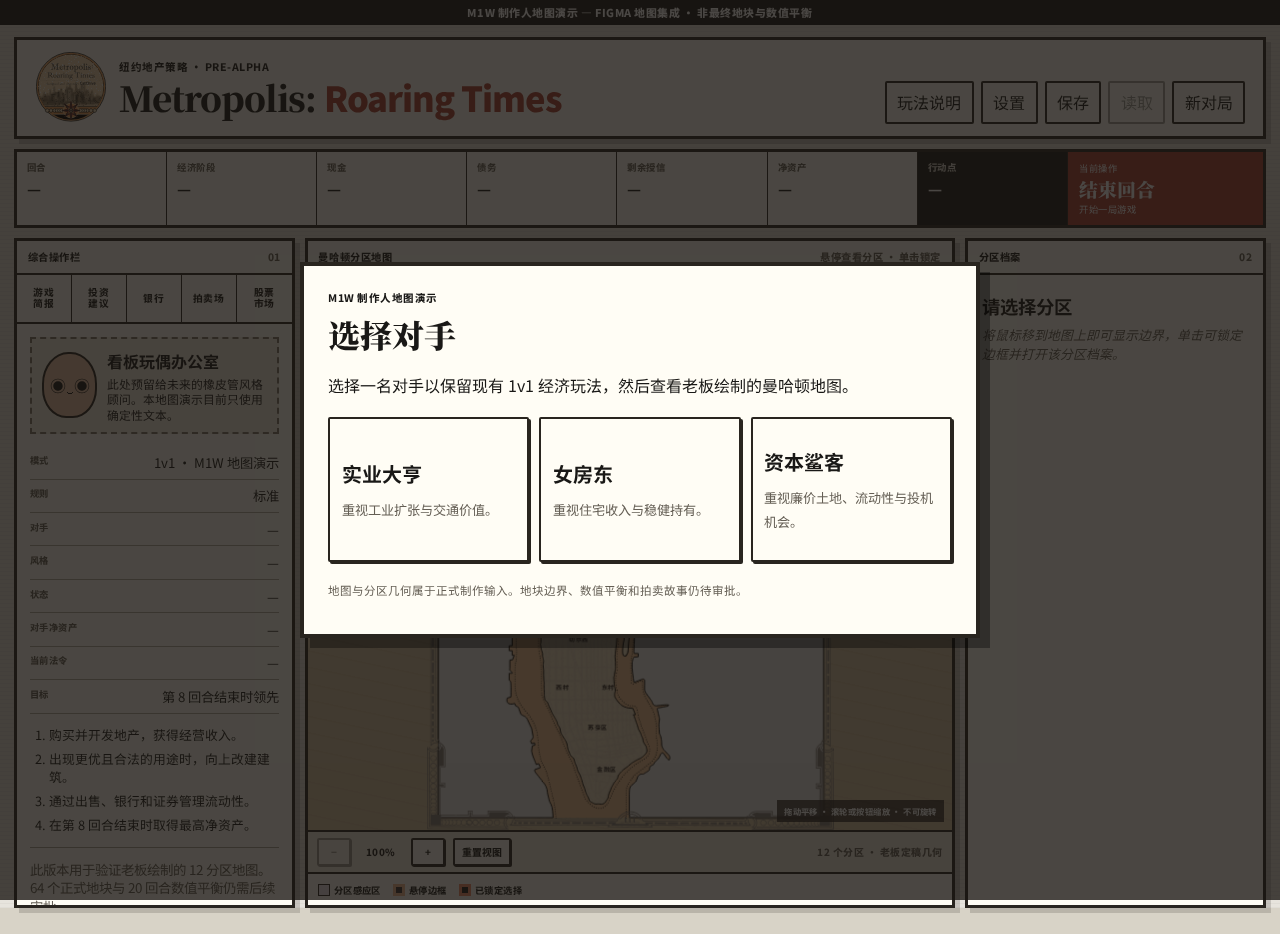
==== m0_web/zh-CN/index.html @ 1e89f539 "feat: add independent M1W Chinese review build" ====
<!doctype html>
<html lang="zh-CN">
<head>
  <meta charset="utf-8">
  <meta name="viewport" content="width=device-width, initial-scale=1">
  <meta name="description" content="《Metropolis: Roaring Times》M1W 制作人地图演示——一款纽约历史地产策略游戏。">
  <title>Metropolis: Roaring Times — M1W 制作人地图演示（中文版）</title>
  <link rel="stylesheet" href="../styles.css?v=m1w2">
  <link rel="stylesheet" href="zh-CN.css?v=m1w-zh1">
</head>
<body>
  <div class="prototype-ribbon">M1W 制作人地图演示 — FIGMA 地图集成 · 非最终地块与数值平衡</div>

  <main class="game-shell" aria-label="Metropolis: Roaring Times M1W 制作人地图演示">
    <header class="masthead">
      <div class="brand-lockup">
        <img class="brand-seal" src="../assets/00_BRAND.svg" alt="" aria-hidden="true">
        <div>
          <p class="eyebrow">纽约地产策略 · PRE-ALPHA</p>
          <h1>Metropolis: <span>Roaring Times</span></h1>
        </div>
      </div>
      <div class="header-actions" aria-label="系统操作">
        <button id="help-button" class="quiet-button" type="button">玩法说明</button>
        <button id="settings-button" class="quiet-button" type="button">设置</button>
        <button id="save-button" class="quiet-button" type="button">保存</button>
        <button id="load-button" class="quiet-button" type="button">读取</button>
        <button id="restart-button" class="quiet-button" type="button">新对局</button>
      </div>
    </header>

    <section class="status-strip" aria-label="对局状态">
      <div class="status-cell"><span>回合</span><strong id="turn-value">—</strong></div>
      <div class="status-cell"><span>经济阶段</span><strong id="economy-value">—</strong></div>
      <div class="status-cell"><span>现金</span><strong id="cash-value">—</strong></div>
      <div class="status-cell"><span>债务</span><strong id="debt-value">—</strong></div>
      <div class="status-cell"><span>剩余授信</span><strong id="credit-value">—</strong></div>
      <div class="status-cell"><span>净资产</span><strong id="worth-value">—</strong></div>
      <div class="status-cell status-cell--ap"><span>行动点</span><strong id="ap-value">—</strong></div>
      <button id="end-turn-button" class="status-end-turn" type="button"><span>当前操作</span><strong>结束回合</strong><small id="turn-prompt">开始一局游戏</small></button>
    </section>

    <section class="workspace">
      <aside class="operations-panel panel" aria-label="综合操作栏">
        <div class="panel-heading">
          <span>综合操作栏</span>
          <span class="panel-number">01</span>
        </div>
        <div class="operations-tabs" role="tablist" aria-label="综合操作页面">
          <button type="button" role="tab" data-operations-tab="brief" aria-controls="tab-brief">游戏<br>简报</button>
          <button type="button" role="tab" data-operations-tab="advice" aria-controls="tab-advice">投资<br>建议</button>
          <button type="button" role="tab" data-operations-tab="bank" aria-controls="tab-bank">银行</button>
          <button type="button" role="tab" data-operations-tab="auction" aria-controls="tab-auction">拍卖场</button>
          <button type="button" role="tab" data-operations-tab="stocks" aria-controls="tab-stocks">股票<br>市场</button>
        </div>

        <section id="tab-brief" class="operations-page" role="tabpanel" data-operations-page="brief">
          <div class="mascot-placeholder" aria-label="未来看板玩偶占位区">
            <div class="mascot-face" aria-hidden="true">◉‿◉</div>
            <div><strong>看板玩偶办公室</strong><p>此处预留给未来的橡皮管风格顾问。本地图演示目前只使用确定性文本。</p></div>
          </div>
          <dl class="brief-grid">
            <div><dt>模式</dt><dd>1v1 · M1W 地图演示</dd></div>
            <div><dt>规则</dt><dd>标准</dd></div>
            <div><dt>对手</dt><dd id="rival-name">—</dd></div>
            <div><dt>风格</dt><dd id="rival-style">—</dd></div>
            <div><dt>状态</dt><dd id="rival-condition">—</dd></div>
            <div><dt>对手净资产</dt><dd id="rival-worth">—</dd></div>
            <div><dt>当前法令</dt><dd id="law-status">—</dd></div>
            <div><dt>目标</dt><dd>第 8 回合结束时领先</dd></div>
          </dl>
          <ol class="pitch-steps">
            <li>购买并开发地产，获得经营收入。</li>
            <li>出现更优且合法的用途时，向上改建建筑。</li>
            <li>通过出售、银行和证券管理流动性。</li>
            <li>在第 8 回合结束时取得最高净资产。</li>
          </ol>
          <p class="scope-note">此版本用于验证老板绘制的 12 分区地图。64 个正式地块与 20 回合数值平衡仍需后续审批。</p>
        </section>

        <section id="tab-advice" class="operations-page" role="tabpanel" data-operations-page="advice" hidden>
          <div id="market-brief" class="event-card" aria-live="polite"><strong>市场简报</strong><p>选择一名对手开始游戏。</p></div>
          <div class="feed-key"><span>史实</span><span>虚构</span><span>传闻</span><span>动态</span></div>
          <ol id="news-list" class="news-list" aria-live="polite"></ol>
        </section>

        <section id="tab-bank" class="operations-page" role="tabpanel" data-operations-page="bank" hidden>
          <p class="page-lead">玩家行动阶段可随时使用授信。借款与还款不消耗行动点。</p>
          <dl class="brief-grid bank-summary">
            <div><dt>可用授信</dt><dd id="bank-credit">—</dd></div>
            <div><dt>新贷款利率</dt><dd id="bank-rate">—</dd></div>
            <div><dt>期限</dt><dd>6 回合</dd></div>
          </dl>
          <div class="stacked-actions">
            <button id="borrow-button" class="primary-button" type="button">借款 $10,000</button>
            <button id="repay-button" type="button">最多偿还 $10,000</button>
          </div>
          <h3>贷款账簿</h3>
          <ol id="loan-list" class="compact-list"></ol>
        </section>

        <section id="tab-auction" class="operations-page" role="tabpanel" data-operations-page="auction" hidden>
          <div class="empty-docket"><span aria-hidden="true">⚖</span><h2>暂无计划拍卖</h2><p>拍卖故事与竞拍者内容需要老板批准，本灰盒版本不会擅自编写。</p></div>
          <p class="scope-note">计划中的正式形式：政府土地拍卖与紧急债务拍卖。</p>
        </section>

        <section id="tab-stocks" class="operations-page" role="tabpanel" data-operations-page="stocks" hidden>
          <p class="page-lead">每次买入或卖出消耗现有 3 点行动点中的 1 点。最低委托额 $1,000，手续费 1%。</p>
          <label class="order-amount" for="stock-order-amount">委托金额
            <input id="stock-order-amount" type="number" min="1000" step="1000" value="1000">
          </label>
          <div id="stock-list" class="stock-list"></div>
          <p class="scope-note">原型证券篮子使用虚构的综合投资标的，不包含期货、做空、融资融券或实时行情。</p>
        </section>
      </aside>

      <section class="map-panel panel" aria-label="老板绘制的曼哈顿分区地图">
        <div class="panel-heading map-panel-heading"><span>曼哈顿分区地图</span><span id="map-hint" aria-live="polite">正在载入正式地图…</span></div>
        <div class="map-stage" id="map-stage" tabindex="0" aria-label="曼哈顿交互地图。拖动以平移，使用加减按钮缩放，选择分区查看详情。">
          <div id="map-loading" class="map-loading" role="status">正在准备老板绘制的矢量地图…</div>
          <div id="map-anchor" class="map-anchor" aria-hidden="true">
            <div id="map-canvas" class="map-canvas">
              <img id="map-base" class="map-base" src="../assets/metropolis_map_base.svg" alt="老板绘制的曼哈顿插画地图" draggable="false">
              <svg id="district-overlay" class="district-overlay" viewBox="0 0 10334 14101" aria-label="十二个可选曼哈顿分区"></svg>
            </div>
          </div>
          <div class="map-instruction">拖动平移 · 滚轮或按钮缩放 · 不可旋转</div>
        </div>
        <div class="map-toolbar" aria-label="地图控制">
          <button id="map-zoom-out" type="button" aria-label="缩小">−</button>
          <output id="map-zoom-value" for="map-zoom-out map-zoom-in">100%</output>
          <button id="map-zoom-in" type="button" aria-label="放大">+</button>
          <button id="map-reset" type="button">重置视图</button>
          <span id="map-status">12 个分区 · 老板定稿几何</span>
        </div>
        <div class="legend map-legend" aria-label="地图图例"><span><i class="legend-key legend-key--district"></i>分区感应区</span><span><i class="legend-key legend-key--hover"></i>悬停边框</span><span><i class="legend-key legend-key--selected"></i>已锁定选择</span></div>
      </section>

      <aside class="property-panel panel" aria-label="分区档案">
        <div class="panel-heading"><span>分区档案</span><span class="panel-number">02</span></div>
        <div id="empty-district" class="empty-property district-empty"><strong>请选择分区</strong><p>将鼠标移到地图上即可显示边界，单击可锁定边框并打开该分区档案。</p></div>
        <div id="district-details" class="property-details district-details" hidden>
          <button id="district-close-button" class="district-close-button" type="button" aria-label="关闭所选分区">×</button>
          <p class="plot-code" id="district-code">—</p><h2 id="district-name">—</h2>
          <p id="district-location" class="district-location">纽约 · 曼哈顿</p>
          <dl class="property-grid district-grid">
            <div><dt>可购入地块</dt><dd id="district-plots">待定</dd></div>
            <div><dt>你的公寓</dt><dd id="district-apartments">—</dd></div>
            <div><dt>你的工厂</dt><dd id="district-factories">—</dd></div>
            <div><dt>你的商场</dt><dd id="district-stores">—</dd></div>
            <div><dt>大型交通设施</dt><dd id="district-transit">待定</dd></div>
            <div><dt>繁荣度</dt><dd id="district-prosperity">—</dd></div>
          </dl>
          <div class="district-note"><strong>M1W 地图范围</strong><p id="district-note">几何边界与选择交互正在审核。玩法数据等待批准后的 64 地块数据集。</p></div>
          <p class="district-source">来源：老板绘制的 Figma 交付包 v003。</p>
        </div>
        <div class="legacy-property-runtime" hidden>
          <div id="plot-layer"></div>
          <div id="empty-property">请在地图上选择地块。</div>
          <div id="property-details">
          <p class="plot-code" id="plot-code">—</p><h2 id="plot-name">—</h2>
          <dl class="property-grid">
            <div><dt>分区</dt><dd id="plot-district">—</dd></div><div><dt>用途</dt><dd id="plot-zone">—</dd></div>
            <div><dt>业主</dt><dd id="plot-owner">—</dd></div><div><dt>市值</dt><dd id="plot-price">—</dd></div>
            <div><dt>建筑</dt><dd id="plot-building">—</dd></div><div><dt>收入</dt><dd id="plot-income">—</dd></div>
          </dl>
          <div class="action-section"><button id="buy-button" class="primary-button" type="button">购买地块</button></div>
          <div class="action-section build-section">
            <label for="building-select">在自有空地上建造</label>
            <select id="building-select"><option value="standard_apartment">标准公寓 — $8,000</option><option value="factory">工厂 — $15,000</option><option value="luxury_apartment">豪华公寓 — $25,000</option><option value="department_store">百货商场 — $30,000</option></select>
            <button id="build-button" class="primary-button" type="button">建造</button>
          </div>
          <div class="action-section redevelop-section" hidden>
            <label for="redevelop-select">改建为成本更高的建筑</label>
            <select id="redevelop-select"></select>
            <p id="redevelop-preview" class="action-preview"></p>
            <button id="redevelop-button" class="primary-button" type="button">改建</button>
          </div>
          <div class="action-section sale-section" hidden>
            <p id="sale-preview" class="action-preview"></p>
            <button id="sell-property-button" type="button">经纪出售</button>
          </div>
          <p id="property-reason" class="reason-copy" aria-live="polite"></p>
          </div>
        </div>
      </aside>
    </section>
  </main>

  <div id="start-modal" class="modal-backdrop is-open" role="dialog" aria-modal="true" aria-labelledby="start-title"><section class="modal-card rival-modal"><p class="eyebrow">M1W 制作人地图演示</p><h2 id="start-title">选择对手</h2><p>选择一名对手以保留现有 1v1 经济玩法，然后查看老板绘制的曼哈顿地图。</p><div class="rival-options"><button class="rival-option" type="button" data-rival="tycoon"><strong>实业大亨</strong><span>重视工业扩张与交通价值。</span></button><button class="rival-option" type="button" data-rival="landlady"><strong>女房东</strong><span>重视住宅收入与稳健持有。</span></button><button class="rival-option" type="button" data-rival="shark"><strong>资本鲨客</strong><span>重视廉价土地、流动性与投机机会。</span></button></div><button id="start-load-button" class="start-load-button" type="button" hidden>继续已保存对局</button><p class="modal-footnote">地图与分区几何属于正式制作输入。地块边界、数值平衡和拍卖故事仍待审批。</p></section></div>

  <div id="help-modal" class="modal-backdrop" role="dialog" aria-modal="true" aria-labelledby="help-title"><section class="modal-card help-modal-card"><button class="modal-close" type="button" data-close-modal="help-modal" aria-label="关闭玩法说明">×</button><p class="eyebrow">三分钟玩法导览</p><h2 id="help-title">怎么玩</h2><ol><li>购买土地并建造建筑，两项操作各消耗 1 点行动点。</li><li>只能改建为成本更高且符合法令的建筑。旧建筑提供建造费 120% 的升级抵扣，但不会返还现金。</li><li>经纪出售会锁定当前地产价值的 90%，并在下一回合结算。</li><li>每次买入或卖出证券消耗 1 点行动点，并收取 1% 手续费。</li><li>银行借款和还款不消耗行动点；贷款在 6 回合后到期。</li><li>第 8 回合结束时净资产最高者获胜。</li></ol></section></div>

  <div id="settings-modal" class="modal-backdrop" role="dialog" aria-modal="true" aria-labelledby="settings-title"><section class="modal-card settings-card"><button class="modal-close" type="button" data-close-modal="settings-modal" aria-label="关闭设置">×</button><p class="eyebrow">原型设置</p><h2 id="settings-title">系统</h2><dl class="brief-grid"><div><dt>语言</dt><dd>简体中文</dd></div><div><dt>规则</dt><dd>标准</dd></div><div><dt>动效</dt><dd>跟随设备偏好</dd></div><div><dt>存档</dt><dd>浏览器本地存储</dd></div></dl></section></div>

  <div id="result-modal" class="modal-backdrop" role="dialog" aria-modal="true" aria-labelledby="result-title"><section class="modal-card result-card"><p class="eyebrow">原型对局结果</p><h2 id="result-title">对局结束</h2><p id="result-summary"></p><div class="result-grid"><div><span>你的净资产</span><strong id="result-player-worth">—</strong></div><div><span>对手净资产</span><strong id="result-rival-worth">—</strong></div><div><span>你的证券资产</span><strong id="result-player-securities">—</strong></div><div><span>对手证券资产</span><strong id="result-rival-securities">—</strong></div></div><button id="result-restart-button" class="primary-button" type="button">选择其他对手</button></section></div>

  <div id="toast" class="toast" role="status" aria-live="polite"></div>
  <script src="app.js?v=m1w-zh1"></script>
</body>
</html>
---- m0_web/styles.css ----
:root {
  --paper: #fffdf5;
  --paper-soft: #f1ecdf;
  --ink: #191816;
  --ink-soft: #655f55;
  --line: #29251f;
  --accent: #ac4034;
  --accent-soft: #e9c0a4;
  --water: #e9a878;
  --green: #66836a;
  --gold: #b48a44;
  --shadow: rgba(27, 23, 18, 0.16);
  font-family: Georgia, "Times New Roman", serif;
  color: var(--ink);
  background: #d8d3c7;
}

* { box-sizing: border-box; }
[hidden] { display: none !important; }
body {
  margin: 0;
  min-width: 1040px;
  min-height: 100vh;
  background: linear-gradient(rgba(255,255,255,.25), rgba(255,255,255,.25)), repeating-linear-gradient(0deg, #d6d2c8 0, #d6d2c8 1px, #dfdbd1 1px, #dfdbd1 4px);
}
button, select, input { font: inherit; }
button {
  border: 2px solid var(--line);
  border-radius: 2px;
  color: var(--ink);
  background: var(--paper);
  padding: .58rem .72rem;
  cursor: pointer;
  box-shadow: 2px 2px 0 var(--line);
  transition: transform 80ms ease, box-shadow 80ms ease, background 80ms ease;
}
button:hover:not(:disabled), button:focus-visible:not(:disabled) { background: #ede6d8; outline: 3px solid rgba(172,64,52,.26); outline-offset: 2px; }
button:active:not(:disabled) { transform: translate(2px,2px); box-shadow: none; }
button:disabled { cursor: not-allowed; opacity: .42; box-shadow: none; }
select, input { width: 100%; border: 2px solid var(--line); background: var(--paper); padding: .48rem; }
.primary-button { color: white; background: var(--accent); }
.primary-button:hover:not(:disabled), .primary-button:focus-visible:not(:disabled) { background: #8c3029; }

.prototype-ribbon {
  position: sticky; top: 0; z-index: 50; padding: .27rem 1rem; color: white; background: var(--ink);
  font-family: Arial, Helvetica, sans-serif; font-size: .68rem; font-weight: 800; letter-spacing: .14em; text-align: center;
}
.game-shell { width: min(1600px, calc(100vw - 28px)); margin: 12px auto 26px; }
.masthead, .status-strip, .workspace { margin-bottom: 10px; }
.masthead {
  display: flex; align-items: end; justify-content: space-between; border: 3px solid var(--line); background: var(--paper);
  padding: 12px 18px; box-shadow: 5px 5px 0 var(--shadow);
}
.masthead h1 { margin: 0; font-size: clamp(1.8rem, 2.7vw, 3rem); line-height: .95; letter-spacing: -.045em; }
.masthead h1 span { color: var(--accent); }
.brand-lockup { display: flex; align-items: center; gap: 12px; min-width: 0; }
.brand-seal { width: 72px; height: 72px; flex: 0 0 72px; object-fit: contain; }
.eyebrow { margin: 0 0 .35rem; font-family: Arial, Helvetica, sans-serif; font-size: .66rem; font-weight: 800; letter-spacing: .16em; text-transform: uppercase; }
.header-actions { display: flex; flex-wrap: wrap; gap: 7px; }
.quiet-button { box-shadow: none; padding: .46rem .65rem; }

.status-strip { display: grid; grid-template-columns: repeat(7, minmax(92px,1fr)) minmax(150px,1.3fr); border: 3px solid var(--line); background: var(--paper); }
.status-cell { min-width: 0; padding: 8px 10px; border-right: 1px solid var(--line); }
.status-cell span, .result-grid span { display: block; margin-bottom: .18rem; font-family: Arial, Helvetica, sans-serif; color: var(--ink-soft); font-size: .59rem; font-weight: 800; letter-spacing: .08em; text-transform: uppercase; }
.status-cell strong { display: block; overflow: hidden; font-family: "Courier New", monospace; font-size: .97rem; text-overflow: ellipsis; white-space: nowrap; }
.status-cell--ap { color: white; background: var(--ink); }
.status-cell--ap span { color: #d7d4cc; }
.status-end-turn { display: flex; flex-direction: column; justify-content: center; border: 0; border-radius: 0; color: white; background: var(--accent); box-shadow: none; text-align: left; }
.status-end-turn span, .status-end-turn small { font-family: Arial, Helvetica, sans-serif; font-size: .58rem; letter-spacing: .08em; text-transform: uppercase; }
.status-end-turn strong { font-size: 1.18rem; }

.workspace { display: grid; grid-template-columns: minmax(260px,.82fr) minmax(520px,1.9fr) minmax(270px,.88fr); gap: 10px; align-items: stretch; }
.panel { border: 3px solid var(--line); background: var(--paper); box-shadow: 5px 5px 0 var(--shadow); }
.panel-heading { display: flex; justify-content: space-between; gap: 1rem; padding: .52rem .68rem; border-bottom: 2px solid var(--line); font-family: Arial, Helvetica, sans-serif; font-size: .64rem; font-weight: 800; letter-spacing: .1em; text-transform: uppercase; }
.panel-number { color: var(--ink-soft); }
.operations-panel, .property-panel, .map-panel { height: 670px; min-height: 0; }
.operations-panel { display: flex; flex-direction: column; overflow: hidden; }

.operations-tabs { display: grid; grid-template-columns: repeat(5,1fr); border-bottom: 2px solid var(--line); }
.operations-tabs button { min-width: 0; min-height: 47px; padding: .3rem .1rem; border: 0; border-right: 1px solid var(--line); border-radius: 0; box-shadow: none; font-family: Arial, Helvetica, sans-serif; font-size: .53rem; font-weight: 800; line-height: 1.15; text-transform: uppercase; }
.operations-tabs button:last-child { border-right: 0; }
.operations-tabs button[aria-selected="true"] { color: white; background: var(--accent); }
.operations-page { flex: 1; min-height: 0; overflow-y: auto; padding: 13px; scrollbar-color: var(--accent) var(--paper-soft); scrollbar-width: thin; }
#tab-advice:not([hidden]) { display: flex; flex-direction: column; overflow: hidden; }
#tab-advice .news-list { flex: 1; min-height: 0; overflow-y: auto; padding-right: 4px; }
.operations-page h3 { margin: 1.1rem 0 .45rem; font-family: Arial, Helvetica, sans-serif; font-size: .72rem; text-transform: uppercase; letter-spacing: .08em; }
.page-lead, .scope-note { font-size: .84rem; line-height: 1.4; }
.scope-note { padding-top: .7rem; border-top: 1px solid #aaa398; color: var(--ink-soft); }
.mascot-placeholder { display: flex; gap: 10px; align-items: center; padding: 10px; border: 2px dashed #80776a; background: var(--paper-soft); }
.mascot-placeholder p { margin: .2rem 0 0; font-size: .74rem; line-height: 1.3; }
.mascot-face { flex: 0 0 55px; display: grid; place-items: center; height: 66px; border: 2px solid var(--line); border-radius: 48% 48% 44% 44%; background: var(--accent-soft); font-family: Arial, sans-serif; font-size: 1rem; }
.brief-grid { margin: 12px 0; }
.brief-grid div, .property-grid div { display: flex; justify-content: space-between; gap: 10px; padding: .42rem 0; border-bottom: 1px solid #b3ac9f; }
dt { font-family: Arial, Helvetica, sans-serif; color: var(--ink-soft); font-size: .58rem; font-weight: 800; letter-spacing: .08em; text-transform: uppercase; }
dd { margin: 0; text-align: right; font-size: .83rem; }
.pitch-steps { padding-left: 1.2rem; font-size: .8rem; line-height: 1.42; }
.pitch-steps li { margin-bottom: .35rem; }
.event-card { padding: 10px; border: 2px solid var(--line); background: var(--paper-soft); }
.event-card.is-warning { border-color: var(--accent); background: #f5dcd2; }
.event-card strong { font-family: Arial, Helvetica, sans-serif; font-size: .65rem; letter-spacing: .09em; text-transform: uppercase; }
.event-card p { margin: .35rem 0 0; font-size: .83rem; line-height: 1.38; }
.feed-key { display: flex; gap: 5px; flex-wrap: wrap; margin: 10px 0; font-family: Arial, Helvetica, sans-serif; color: var(--ink-soft); font-size: .56rem; text-transform: uppercase; }
.feed-key span { border: 1px solid #aaa398; padding: .2rem .3rem; }
.news-list, .compact-list { list-style: none; margin: 0; padding: 0; }
.news-item { padding: .55rem 0; border-top: 1px solid #b3ac9f; }
.news-meta { display: flex; align-items: center; gap: 5px; font-family: Arial, Helvetica, sans-serif; color: var(--ink-soft); font-size: .56rem; }
.news-badge { padding: .14rem .28rem; color: white; background: var(--ink-soft); font-weight: 800; text-transform: uppercase; }
.news-badge--historical { background: #526d58; }
.news-badge--fictional { background: #7f5c39; }
.news-badge--rumor { background: var(--accent); }
.news-badge--activity { background: #4f6178; }
.news-item p { margin: .3rem 0 0; font-size: .79rem; line-height: 1.32; }
.bank-summary { margin-top: 8px; }
.stacked-actions { display: grid; gap: 7px; }
.compact-list li { padding: .5rem; border: 1px solid #aaa398; margin-bottom: 5px; font-size: .76rem; }
.empty-docket { padding: 30px 8px; text-align: center; }
.empty-docket > span { font-size: 2.5rem; }
.empty-docket h2 { margin: .5rem 0; font-size: 1.1rem; }
.empty-docket p { font-size: .8rem; line-height: 1.4; }
.order-amount { display: block; margin: 10px 0; font-family: Arial, Helvetica, sans-serif; font-size: .62rem; font-weight: 800; text-transform: uppercase; }
.order-amount input { margin-top: 4px; }
.stock-list { display: grid; gap: 8px; }
.stock-card { padding: 8px; border: 2px solid var(--line); }
.stock-summary { display: flex; justify-content: space-between; gap: 7px; }
.stock-summary > div { display: flex; flex-direction: column; }
.stock-summary strong { font-family: "Courier New", monospace; font-size: .86rem; }
.stock-summary span, .stock-card p { color: var(--ink-soft); font-size: .65rem; }
.stock-price { text-align: right; }
.stock-card p { margin: .5rem 0; }
.stock-actions { display: grid; grid-template-columns: 1fr 1fr; gap: 6px; }
.stock-actions button { padding: .36rem; font-size: .72rem; box-shadow: 1px 1px 0 var(--line); }

.map-panel { display: flex; min-width: 0; flex-direction: column; overflow: hidden; }
.map-panel-heading { flex: 0 0 auto; }
.map-panel-heading #map-hint { max-width: 64%; overflow: hidden; color: var(--ink-soft); text-align: right; text-overflow: ellipsis; white-space: nowrap; }
.map-stage { position: relative; flex: 1 1 auto; min-height: 0; overflow: hidden; background: #d7c4a2; isolation: isolate; cursor: grab; touch-action: none; user-select: none; }
.map-stage:focus-visible { outline: 4px solid rgba(172,64,52,.72); outline-offset: -4px; }
.map-stage.is-dragging { cursor: grabbing; }
.map-stage::before { content: ""; position: absolute; z-index: -1; inset: 0; opacity: .24; background: repeating-linear-gradient(12deg, transparent 0 14px, rgba(83,51,27,.22) 15px 16px); }
.map-anchor { position: absolute; top: 50%; left: 50%; height: 100%; aspect-ratio: 10334 / 14101; transform: translate(-50%, -50%); will-change: transform; }
.map-canvas { position: absolute; inset: 0; }
.map-base, .district-overlay { position: absolute; display: block; inset: 0; width: 100%; height: 100%; }
.map-base { z-index: 1; pointer-events: none; }
.district-overlay { z-index: 2; overflow: visible; }
.district-hit { fill: rgba(255,255,255,.001); stroke: none; pointer-events: fill; cursor: pointer; }
.district-outline-outer, .district-outline-inner { fill: none; opacity: 0; pointer-events: none; vector-effect: non-scaling-stroke; transition: opacity 90ms ease; }
.district-outline-outer { stroke: #f2b58e; stroke-width: 7px; }
.district-outline-inner { stroke: #3d3232; stroke-width: 2px; }
.district-interaction:hover .district-outline-outer,
.district-interaction:hover .district-outline-inner,
.district-interaction:focus .district-outline-outer,
.district-interaction:focus .district-outline-inner,
.district-interaction.is-selected .district-outline-outer,
.district-interaction.is-selected .district-outline-inner { opacity: 1; }
.district-interaction:focus { outline: none; }
.district-interaction.is-selected .district-outline-outer { stroke: #f08b64; stroke-width: 9px; }
.district-interaction.is-selected .district-outline-inner { stroke: #201b19; stroke-width: 3px; }
.district-label-text { fill: #322824; stroke: rgba(255,248,225,.92); stroke-width: 8px; paint-order: stroke fill; pointer-events: none; font-family: Arial, Helvetica, sans-serif; font-size: 136px; font-weight: 900; letter-spacing: 4px; text-anchor: middle; text-transform: uppercase; }
.map-loading { position: absolute; z-index: 6; top: 50%; left: 50%; width: min(320px, 72%); padding: 12px 14px; border: 2px solid var(--line); background: rgba(255,253,245,.94); box-shadow: 4px 4px 0 rgba(0,0,0,.2); transform: translate(-50%,-50%); text-align: center; font-size: .78rem; }
.map-loading.is-error { color: white; background: var(--accent); }
.map-instruction { position: absolute; z-index: 5; right: 8px; bottom: 8px; padding: 5px 7px; color: #fff; background: rgba(32,27,25,.76); pointer-events: none; font-family: Arial, Helvetica, sans-serif; font-size: .52rem; font-weight: 800; letter-spacing: .08em; }
.map-toolbar { display: flex; flex: 0 0 auto; align-items: center; gap: 6px; min-height: 42px; padding: 6px 9px; border-top: 2px solid var(--line); background: var(--paper-soft); font-family: Arial, Helvetica, sans-serif; font-size: .62rem; font-weight: 800; text-transform: uppercase; }
.map-toolbar button { min-width: 34px; padding: .3rem .45rem; box-shadow: 1px 1px 0 var(--line); }
.map-toolbar output { width: 48px; font-family: "Courier New", monospace; text-align: center; }
.map-toolbar #map-reset { margin-left: 2px; }
.map-toolbar #map-status { min-width: 0; margin-left: auto; overflow: hidden; color: var(--ink-soft); text-overflow: ellipsis; white-space: nowrap; }
.legend { display: flex; flex-wrap: wrap; gap: 12px; padding: 8px 10px; border-top: 2px solid var(--line); font-family: Arial, Helvetica, sans-serif; font-size: .58rem; font-weight: 800; text-transform: uppercase; }
.legend span { display: flex; align-items: center; gap: 4px; }
.legend-key { width: 12px; height: 12px; border: 1px solid var(--line); background: #ede2c9; }
.map-legend { flex: 0 0 auto; min-height: 33px; padding-top: 6px; padding-bottom: 6px; }
.legend-key--district { background: rgba(144,78,179,.18); }
.legend-key--hover { border: 3px solid #f2b58e; background: #3d3232; }
.legend-key--selected { border: 3px solid #f08b64; background: #201b19; }

.property-panel { overflow-y: auto; }
.empty-property { margin: 18px 14px; color: var(--ink-soft); font-style: italic; }
.district-empty strong { display: block; margin-bottom: .45rem; color: var(--ink); font-size: 1.15rem; font-style: normal; }
.district-empty p { margin: 0; font-size: .8rem; line-height: 1.45; }
.property-details { margin: 14px; }
.district-details { position: relative; }
.district-close-button { position: absolute; top: 0; right: 0; width: 34px; height: 34px; padding: 0; box-shadow: none; font-size: 1.25rem; }
.district-location { margin: -.35rem 0 .85rem; color: var(--ink-soft); font-size: .76rem; font-style: italic; }
.district-grid dd { max-width: 56%; }
.district-note { margin-top: 14px; padding: 10px; border: 2px solid var(--line); background: var(--paper-soft); }
.district-note strong { font-family: Arial, Helvetica, sans-serif; font-size: .62rem; letter-spacing: .08em; text-transform: uppercase; }
.district-note p, .district-source { margin: .35rem 0 0; color: var(--ink-soft); font-size: .76rem; line-height: 1.4; }
.district-source { margin-top: .8rem; }
.plot-code { margin: 0; font-family: "Courier New", monospace; color: var(--accent); font-size: .68rem; font-weight: 800; }
.property-details h2 { margin: .2rem 0 .7rem; font-size: 1.45rem; }
.property-grid { margin: 0; }
.action-section { display: grid; gap: 6px; margin-top: 12px; padding-top: 12px; border-top: 2px solid var(--line); }
.action-section label { font-family: Arial, Helvetica, sans-serif; font-size: .62rem; font-weight: 800; text-transform: uppercase; }
.action-preview, .reason-copy { margin: 0; color: var(--ink-soft); font-size: .75rem; line-height: 1.35; }
.reason-copy { min-height: 1.1rem; margin-top: 10px; color: var(--accent); }

.modal-backdrop { position: fixed; z-index: 100; inset: 0; display: none; place-items: center; padding: 24px; background: rgba(24,20,16,.78); }
.modal-backdrop.is-open { display: grid; }
.modal-card { position: relative; width: min(680px, 92vw); max-height: 88vh; overflow-y: auto; border: 4px solid var(--line); background: var(--paper); padding: 24px; box-shadow: 10px 10px 0 rgba(0,0,0,.35); }
.modal-card h2 { margin: .2rem 0 .6rem; font-size: 2rem; }
.modal-close { position: absolute; top: 10px; right: 10px; width: 36px; height: 36px; padding: 0; font-size: 1.4rem; box-shadow: none; }
.rival-options { display: grid; grid-template-columns: repeat(3,1fr); gap: 10px; margin: 20px 0; }
.rival-option { min-height: 145px; text-align: left; }
.rival-option strong { display: block; margin-bottom: .5rem; font-size: 1.25rem; }
.rival-option span { color: var(--ink-soft); font-size: .82rem; line-height: 1.4; }
.start-load-button { width: 100%; }
.modal-footnote { color: var(--ink-soft); font-size: .72rem; }
.help-modal-card li { margin-bottom: .6rem; line-height: 1.4; }
.result-grid { display: grid; grid-template-columns: 1fr 1fr; gap: 8px; margin: 16px 0; }
.result-grid div { padding: 12px; border: 2px solid var(--line); }
.result-grid strong { font-family: "Courier New", monospace; }
.toast { position: fixed; z-index: 150; right: 24px; bottom: 24px; max-width: 360px; padding: 12px 16px; border: 2px solid var(--line); color: white; background: var(--ink); box-shadow: 4px 4px 0 rgba(0,0,0,.3); opacity: 0; transform: translateY(16px); pointer-events: none; transition: opacity .16s, transform .16s; }
.toast.is-visible { opacity: 1; transform: none; }

@media (max-width: 1200px) {
  .workspace { grid-template-columns: 250px minmax(500px,1fr) 250px; }
  .status-cell { padding: 7px; }
  .operations-panel, .property-panel, .map-panel { height: 610px; }
  .brand-seal { width: 62px; height: 62px; flex-basis: 62px; }
}
@media (max-height: 820px) {
  .game-shell { margin-top: 8px; }
  .masthead { padding: 8px 14px; }
  .masthead h1 { font-size: 1.8rem; }
  .brand-seal { width: 52px; height: 52px; flex-basis: 52px; }
  .operations-panel, .property-panel, .map-panel { height: 510px; }
  .map-instruction { display: none; }
}
@media (prefers-reduced-motion: reduce) { *, *::before, *::after { scroll-behavior: auto !important; transition: none !important; } }
---- m0_web/zh-CN/zh-CN.css ----
@font-face {
  font-family: "Source Han Serif SC M1W";
  src: url("fonts/SourceHanSerifSC-M1W.woff2") format("woff2");
  font-style: normal;
  font-weight: 200 900;
  font-display: swap;
}

@font-face {
  font-family: "Source Han Sans SC M1W";
  src: url("fonts/SourceHanSansSC-M1W.woff2") format("woff2");
  font-style: normal;
  font-weight: 200 900;
  font-display: swap;
}

:root {
  --zh-title: "Source Han Serif SC M1W", "Songti SC", serif;
  --zh-body: "Source Han Sans SC M1W", "PingFang SC", sans-serif;
  font-family: var(--zh-body);
}

body,
body * {
  font-family: var(--zh-body) !important;
}

.masthead h1,
.modal-card h2,
.property-panel h2,
.empty-docket h2,
.status-end-turn strong {
  font-family: var(--zh-title) !important;
  font-weight: 900;
}

.status-cell strong,
.stock-summary strong,
.map-toolbar output,
.result-grid strong,
.plot-code {
  font-variant-numeric: tabular-nums;
}

.prototype-ribbon,
.eyebrow,
.panel-heading,
.status-cell span,
.status-end-turn span,
.status-end-turn small,
.operations-tabs button,
dt,
.map-instruction,
.map-toolbar,
.map-legend {
  letter-spacing: .05em;
}

.district-label-text {
  font-family: var(--zh-title);
  font-size: 152px;
  font-weight: 900;
  letter-spacing: 6px;
}

.operations-tabs button {
  font-size: .61rem;
}

.masthead h1 {
  letter-spacing: -.03em;
  line-height: 1.08;
}
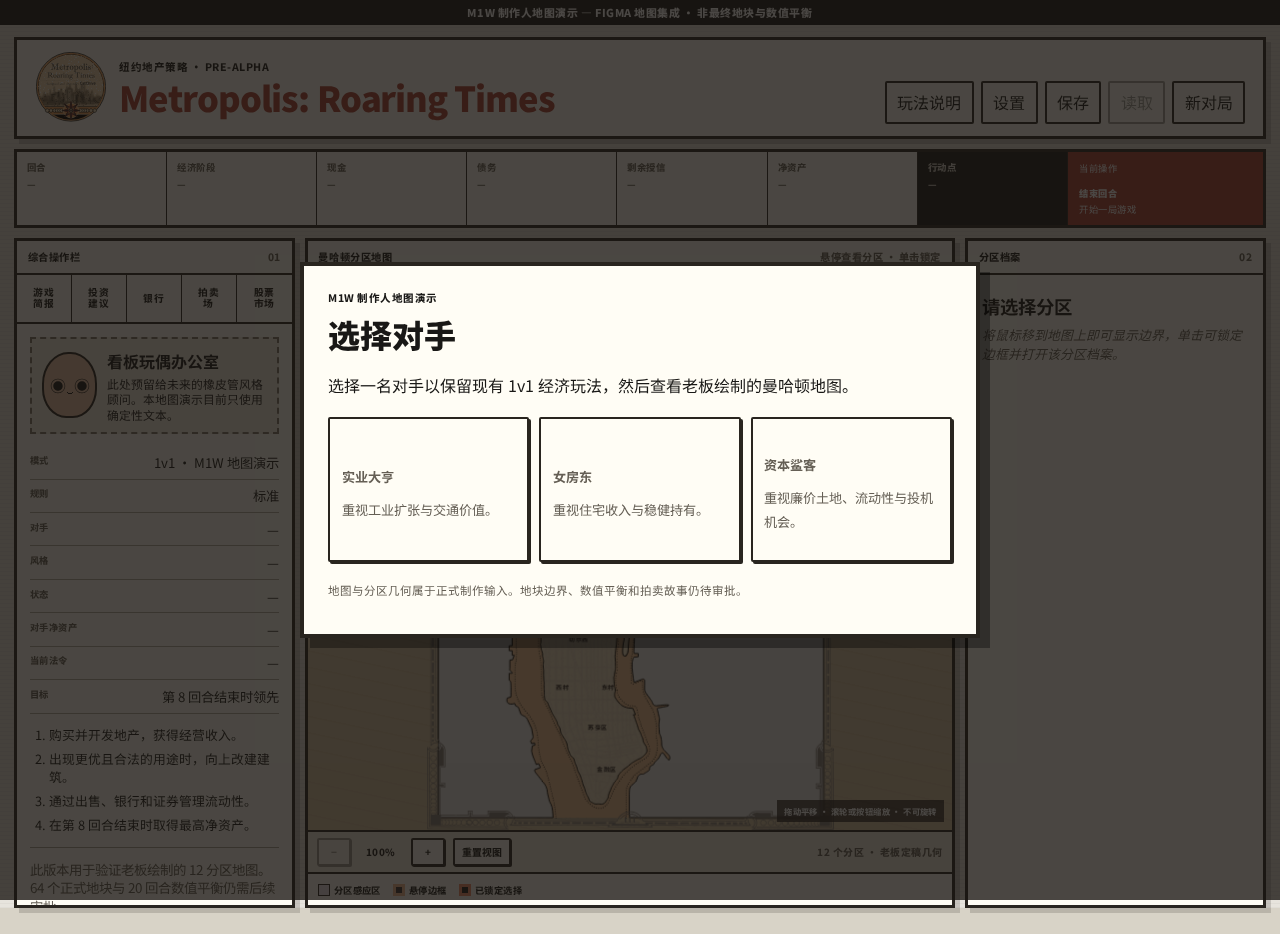
==== commit 971ab07f: "feat: merge M1W English and Chinese builds" ====
--- a/m0_web/zh-CN/index.html
+++ b/m0_web/zh-CN/index.html
@@ -3,199 +3,15 @@
 <head>
   <meta charset="utf-8">
   <meta name="viewport" content="width=device-width, initial-scale=1">
-  <meta name="description" content="《Metropolis: Roaring Times》M1W 制作人地图演示——一款纽约历史地产策略游戏。">
-  <title>Metropolis: Roaring Times — M1W 制作人地图演示（中文版）</title>
-  <link rel="stylesheet" href="../styles.css?v=m1w2">
-  <link rel="stylesheet" href="zh-CN.css?v=m1w-zh1">
+  <meta http-equiv="refresh" content="0; url=../?lang=zh-CN">
+  <title>正在打开中文版…</title>
 </head>
 <body>
-  <div class="prototype-ribbon">M1W 制作人地图演示 — FIGMA 地图集成 · 非最终地块与数值平衡</div>
-
-  <main class="game-shell" aria-label="Metropolis: Roaring Times M1W 制作人地图演示">
-    <header class="masthead">
-      <div class="brand-lockup">
-        <img class="brand-seal" src="../assets/00_BRAND.svg" alt="" aria-hidden="true">
-        <div>
-          <p class="eyebrow">纽约地产策略 · PRE-ALPHA</p>
-          <h1>Metropolis: <span>Roaring Times</span></h1>
-        </div>
-      </div>
-      <div class="header-actions" aria-label="系统操作">
-        <button id="help-button" class="quiet-button" type="button">玩法说明</button>
-        <button id="settings-button" class="quiet-button" type="button">设置</button>
-        <button id="save-button" class="quiet-button" type="button">保存</button>
-        <button id="load-button" class="quiet-button" type="button">读取</button>
-        <button id="restart-button" class="quiet-button" type="button">新对局</button>
-      </div>
-    </header>
-
-    <section class="status-strip" aria-label="对局状态">
-      <div class="status-cell"><span>回合</span><strong id="turn-value">—</strong></div>
-      <div class="status-cell"><span>经济阶段</span><strong id="economy-value">—</strong></div>
-      <div class="status-cell"><span>现金</span><strong id="cash-value">—</strong></div>
-      <div class="status-cell"><span>债务</span><strong id="debt-value">—</strong></div>
-      <div class="status-cell"><span>剩余授信</span><strong id="credit-value">—</strong></div>
-      <div class="status-cell"><span>净资产</span><strong id="worth-value">—</strong></div>
-      <div class="status-cell status-cell--ap"><span>行动点</span><strong id="ap-value">—</strong></div>
-      <button id="end-turn-button" class="status-end-turn" type="button"><span>当前操作</span><strong>结束回合</strong><small id="turn-prompt">开始一局游戏</small></button>
-    </section>
-
-    <section class="workspace">
-      <aside class="operations-panel panel" aria-label="综合操作栏">
-        <div class="panel-heading">
-          <span>综合操作栏</span>
-          <span class="panel-number">01</span>
-        </div>
-        <div class="operations-tabs" role="tablist" aria-label="综合操作页面">
-          <button type="button" role="tab" data-operations-tab="brief" aria-controls="tab-brief">游戏<br>简报</button>
-          <button type="button" role="tab" data-operations-tab="advice" aria-controls="tab-advice">投资<br>建议</button>
-          <button type="button" role="tab" data-operations-tab="bank" aria-controls="tab-bank">银行</button>
-          <button type="button" role="tab" data-operations-tab="auction" aria-controls="tab-auction">拍卖场</button>
-          <button type="button" role="tab" data-operations-tab="stocks" aria-controls="tab-stocks">股票<br>市场</button>
-        </div>
-
-        <section id="tab-brief" class="operations-page" role="tabpanel" data-operations-page="brief">
-          <div class="mascot-placeholder" aria-label="未来看板玩偶占位区">
-            <div class="mascot-face" aria-hidden="true">◉‿◉</div>
-            <div><strong>看板玩偶办公室</strong><p>此处预留给未来的橡皮管风格顾问。本地图演示目前只使用确定性文本。</p></div>
-          </div>
-          <dl class="brief-grid">
-            <div><dt>模式</dt><dd>1v1 · M1W 地图演示</dd></div>
-            <div><dt>规则</dt><dd>标准</dd></div>
-            <div><dt>对手</dt><dd id="rival-name">—</dd></div>
-            <div><dt>风格</dt><dd id="rival-style">—</dd></div>
-            <div><dt>状态</dt><dd id="rival-condition">—</dd></div>
-            <div><dt>对手净资产</dt><dd id="rival-worth">—</dd></div>
-            <div><dt>当前法令</dt><dd id="law-status">—</dd></div>
-            <div><dt>目标</dt><dd>第 8 回合结束时领先</dd></div>
-          </dl>
-          <ol class="pitch-steps">
-            <li>购买并开发地产，获得经营收入。</li>
-            <li>出现更优且合法的用途时，向上改建建筑。</li>
-            <li>通过出售、银行和证券管理流动性。</li>
-            <li>在第 8 回合结束时取得最高净资产。</li>
-          </ol>
-          <p class="scope-note">此版本用于验证老板绘制的 12 分区地图。64 个正式地块与 20 回合数值平衡仍需后续审批。</p>
-        </section>
-
-        <section id="tab-advice" class="operations-page" role="tabpanel" data-operations-page="advice" hidden>
-          <div id="market-brief" class="event-card" aria-live="polite"><strong>市场简报</strong><p>选择一名对手开始游戏。</p></div>
-          <div class="feed-key"><span>史实</span><span>虚构</span><span>传闻</span><span>动态</span></div>
-          <ol id="news-list" class="news-list" aria-live="polite"></ol>
-        </section>
-
-        <section id="tab-bank" class="operations-page" role="tabpanel" data-operations-page="bank" hidden>
-          <p class="page-lead">玩家行动阶段可随时使用授信。借款与还款不消耗行动点。</p>
-          <dl class="brief-grid bank-summary">
-            <div><dt>可用授信</dt><dd id="bank-credit">—</dd></div>
-            <div><dt>新贷款利率</dt><dd id="bank-rate">—</dd></div>
-            <div><dt>期限</dt><dd>6 回合</dd></div>
-          </dl>
-          <div class="stacked-actions">
-            <button id="borrow-button" class="primary-button" type="button">借款 $10,000</button>
-            <button id="repay-button" type="button">最多偿还 $10,000</button>
-          </div>
-          <h3>贷款账簿</h3>
-          <ol id="loan-list" class="compact-list"></ol>
-        </section>
-
-        <section id="tab-auction" class="operations-page" role="tabpanel" data-operations-page="auction" hidden>
-          <div class="empty-docket"><span aria-hidden="true">⚖</span><h2>暂无计划拍卖</h2><p>拍卖故事与竞拍者内容需要老板批准，本灰盒版本不会擅自编写。</p></div>
-          <p class="scope-note">计划中的正式形式：政府土地拍卖与紧急债务拍卖。</p>
-        </section>
-
-        <section id="tab-stocks" class="operations-page" role="tabpanel" data-operations-page="stocks" hidden>
-          <p class="page-lead">每次买入或卖出消耗现有 3 点行动点中的 1 点。最低委托额 $1,000，手续费 1%。</p>
-          <label class="order-amount" for="stock-order-amount">委托金额
-            <input id="stock-order-amount" type="number" min="1000" step="1000" value="1000">
-          </label>
-          <div id="stock-list" class="stock-list"></div>
-          <p class="scope-note">原型证券篮子使用虚构的综合投资标的，不包含期货、做空、融资融券或实时行情。</p>
-        </section>
-      </aside>
-
-      <section class="map-panel panel" aria-label="老板绘制的曼哈顿分区地图">
-        <div class="panel-heading map-panel-heading"><span>曼哈顿分区地图</span><span id="map-hint" aria-live="polite">正在载入正式地图…</span></div>
-        <div class="map-stage" id="map-stage" tabindex="0" aria-label="曼哈顿交互地图。拖动以平移，使用加减按钮缩放，选择分区查看详情。">
-          <div id="map-loading" class="map-loading" role="status">正在准备老板绘制的矢量地图…</div>
-          <div id="map-anchor" class="map-anchor" aria-hidden="true">
-            <div id="map-canvas" class="map-canvas">
-              <img id="map-base" class="map-base" src="../assets/metropolis_map_base.svg" alt="老板绘制的曼哈顿插画地图" draggable="false">
-              <svg id="district-overlay" class="district-overlay" viewBox="0 0 10334 14101" aria-label="十二个可选曼哈顿分区"></svg>
-            </div>
-          </div>
-          <div class="map-instruction">拖动平移 · 滚轮或按钮缩放 · 不可旋转</div>
-        </div>
-        <div class="map-toolbar" aria-label="地图控制">
-          <button id="map-zoom-out" type="button" aria-label="缩小">−</button>
-          <output id="map-zoom-value" for="map-zoom-out map-zoom-in">100%</output>
-          <button id="map-zoom-in" type="button" aria-label="放大">+</button>
-          <button id="map-reset" type="button">重置视图</button>
-          <span id="map-status">12 个分区 · 老板定稿几何</span>
-        </div>
-        <div class="legend map-legend" aria-label="地图图例"><span><i class="legend-key legend-key--district"></i>分区感应区</span><span><i class="legend-key legend-key--hover"></i>悬停边框</span><span><i class="legend-key legend-key--selected"></i>已锁定选择</span></div>
-      </section>
-
-      <aside class="property-panel panel" aria-label="分区档案">
-        <div class="panel-heading"><span>分区档案</span><span class="panel-number">02</span></div>
-        <div id="empty-district" class="empty-property district-empty"><strong>请选择分区</strong><p>将鼠标移到地图上即可显示边界，单击可锁定边框并打开该分区档案。</p></div>
-        <div id="district-details" class="property-details district-details" hidden>
-          <button id="district-close-button" class="district-close-button" type="button" aria-label="关闭所选分区">×</button>
-          <p class="plot-code" id="district-code">—</p><h2 id="district-name">—</h2>
-          <p id="district-location" class="district-location">纽约 · 曼哈顿</p>
-          <dl class="property-grid district-grid">
-            <div><dt>可购入地块</dt><dd id="district-plots">待定</dd></div>
-            <div><dt>你的公寓</dt><dd id="district-apartments">—</dd></div>
-            <div><dt>你的工厂</dt><dd id="district-factories">—</dd></div>
-            <div><dt>你的商场</dt><dd id="district-stores">—</dd></div>
-            <div><dt>大型交通设施</dt><dd id="district-transit">待定</dd></div>
-            <div><dt>繁荣度</dt><dd id="district-prosperity">—</dd></div>
-          </dl>
-          <div class="district-note"><strong>M1W 地图范围</strong><p id="district-note">几何边界与选择交互正在审核。玩法数据等待批准后的 64 地块数据集。</p></div>
-          <p class="district-source">来源：老板绘制的 Figma 交付包 v003。</p>
-        </div>
-        <div class="legacy-property-runtime" hidden>
-          <div id="plot-layer"></div>
-          <div id="empty-property">请在地图上选择地块。</div>
-          <div id="property-details">
-          <p class="plot-code" id="plot-code">—</p><h2 id="plot-name">—</h2>
-          <dl class="property-grid">
-            <div><dt>分区</dt><dd id="plot-district">—</dd></div><div><dt>用途</dt><dd id="plot-zone">—</dd></div>
-            <div><dt>业主</dt><dd id="plot-owner">—</dd></div><div><dt>市值</dt><dd id="plot-price">—</dd></div>
-            <div><dt>建筑</dt><dd id="plot-building">—</dd></div><div><dt>收入</dt><dd id="plot-income">—</dd></div>
-          </dl>
-          <div class="action-section"><button id="buy-button" class="primary-button" type="button">购买地块</button></div>
-          <div class="action-section build-section">
-            <label for="building-select">在自有空地上建造</label>
-            <select id="building-select"><option value="standard_apartment">标准公寓 — $8,000</option><option value="factory">工厂 — $15,000</option><option value="luxury_apartment">豪华公寓 — $25,000</option><option value="department_store">百货商场 — $30,000</option></select>
-            <button id="build-button" class="primary-button" type="button">建造</button>
-          </div>
-          <div class="action-section redevelop-section" hidden>
-            <label for="redevelop-select">改建为成本更高的建筑</label>
-            <select id="redevelop-select"></select>
-            <p id="redevelop-preview" class="action-preview"></p>
-            <button id="redevelop-button" class="primary-button" type="button">改建</button>
-          </div>
-          <div class="action-section sale-section" hidden>
-            <p id="sale-preview" class="action-preview"></p>
-            <button id="sell-property-button" type="button">经纪出售</button>
-          </div>
-          <p id="property-reason" class="reason-copy" aria-live="polite"></p>
-          </div>
-        </div>
-      </aside>
-    </section>
-  </main>
-
-  <div id="start-modal" class="modal-backdrop is-open" role="dialog" aria-modal="true" aria-labelledby="start-title"><section class="modal-card rival-modal"><p class="eyebrow">M1W 制作人地图演示</p><h2 id="start-title">选择对手</h2><p>选择一名对手以保留现有 1v1 经济玩法，然后查看老板绘制的曼哈顿地图。</p><div class="rival-options"><button class="rival-option" type="button" data-rival="tycoon"><strong>实业大亨</strong><span>重视工业扩张与交通价值。</span></button><button class="rival-option" type="button" data-rival="landlady"><strong>女房东</strong><span>重视住宅收入与稳健持有。</span></button><button class="rival-option" type="button" data-rival="shark"><strong>资本鲨客</strong><span>重视廉价土地、流动性与投机机会。</span></button></div><button id="start-load-button" class="start-load-button" type="button" hidden>继续已保存对局</button><p class="modal-footnote">地图与分区几何属于正式制作输入。地块边界、数值平衡和拍卖故事仍待审批。</p></section></div>
-
-  <div id="help-modal" class="modal-backdrop" role="dialog" aria-modal="true" aria-labelledby="help-title"><section class="modal-card help-modal-card"><button class="modal-close" type="button" data-close-modal="help-modal" aria-label="关闭玩法说明">×</button><p class="eyebrow">三分钟玩法导览</p><h2 id="help-title">怎么玩</h2><ol><li>购买土地并建造建筑，两项操作各消耗 1 点行动点。</li><li>只能改建为成本更高且符合法令的建筑。旧建筑提供建造费 120% 的升级抵扣，但不会返还现金。</li><li>经纪出售会锁定当前地产价值的 90%，并在下一回合结算。</li><li>每次买入或卖出证券消耗 1 点行动点，并收取 1% 手续费。</li><li>银行借款和还款不消耗行动点；贷款在 6 回合后到期。</li><li>第 8 回合结束时净资产最高者获胜。</li></ol></section></div>
-
-  <div id="settings-modal" class="modal-backdrop" role="dialog" aria-modal="true" aria-labelledby="settings-title"><section class="modal-card settings-card"><button class="modal-close" type="button" data-close-modal="settings-modal" aria-label="关闭设置">×</button><p class="eyebrow">原型设置</p><h2 id="settings-title">系统</h2><dl class="brief-grid"><div><dt>语言</dt><dd>简体中文</dd></div><div><dt>规则</dt><dd>标准</dd></div><div><dt>动效</dt><dd>跟随设备偏好</dd></div><div><dt>存档</dt><dd>浏览器本地存储</dd></div></dl></section></div>
-
-  <div id="result-modal" class="modal-backdrop" role="dialog" aria-modal="true" aria-labelledby="result-title"><section class="modal-card result-card"><p class="eyebrow">原型对局结果</p><h2 id="result-title">对局结束</h2><p id="result-summary"></p><div class="result-grid"><div><span>你的净资产</span><strong id="result-player-worth">—</strong></div><div><span>对手净资产</span><strong id="result-rival-worth">—</strong></div><div><span>你的证券资产</span><strong id="result-player-securities">—</strong></div><div><span>对手证券资产</span><strong id="result-rival-securities">—</strong></div></div><button id="result-restart-button" class="primary-button" type="button">选择其他对手</button></section></div>
-
-  <div id="toast" class="toast" role="status" aria-live="polite"></div>
-  <script src="app.js?v=m1w-zh1"></script>
+  <p>正在打开统一版本… <a href="../?lang=zh-CN">如果没有自动跳转，请点这里。</a></p>
+  <script>
+    const target = new URL("../", window.location.href);
+    target.searchParams.set("lang", "zh-CN");
+    window.location.replace(target);
+  </script>
 </body>
 </html>
